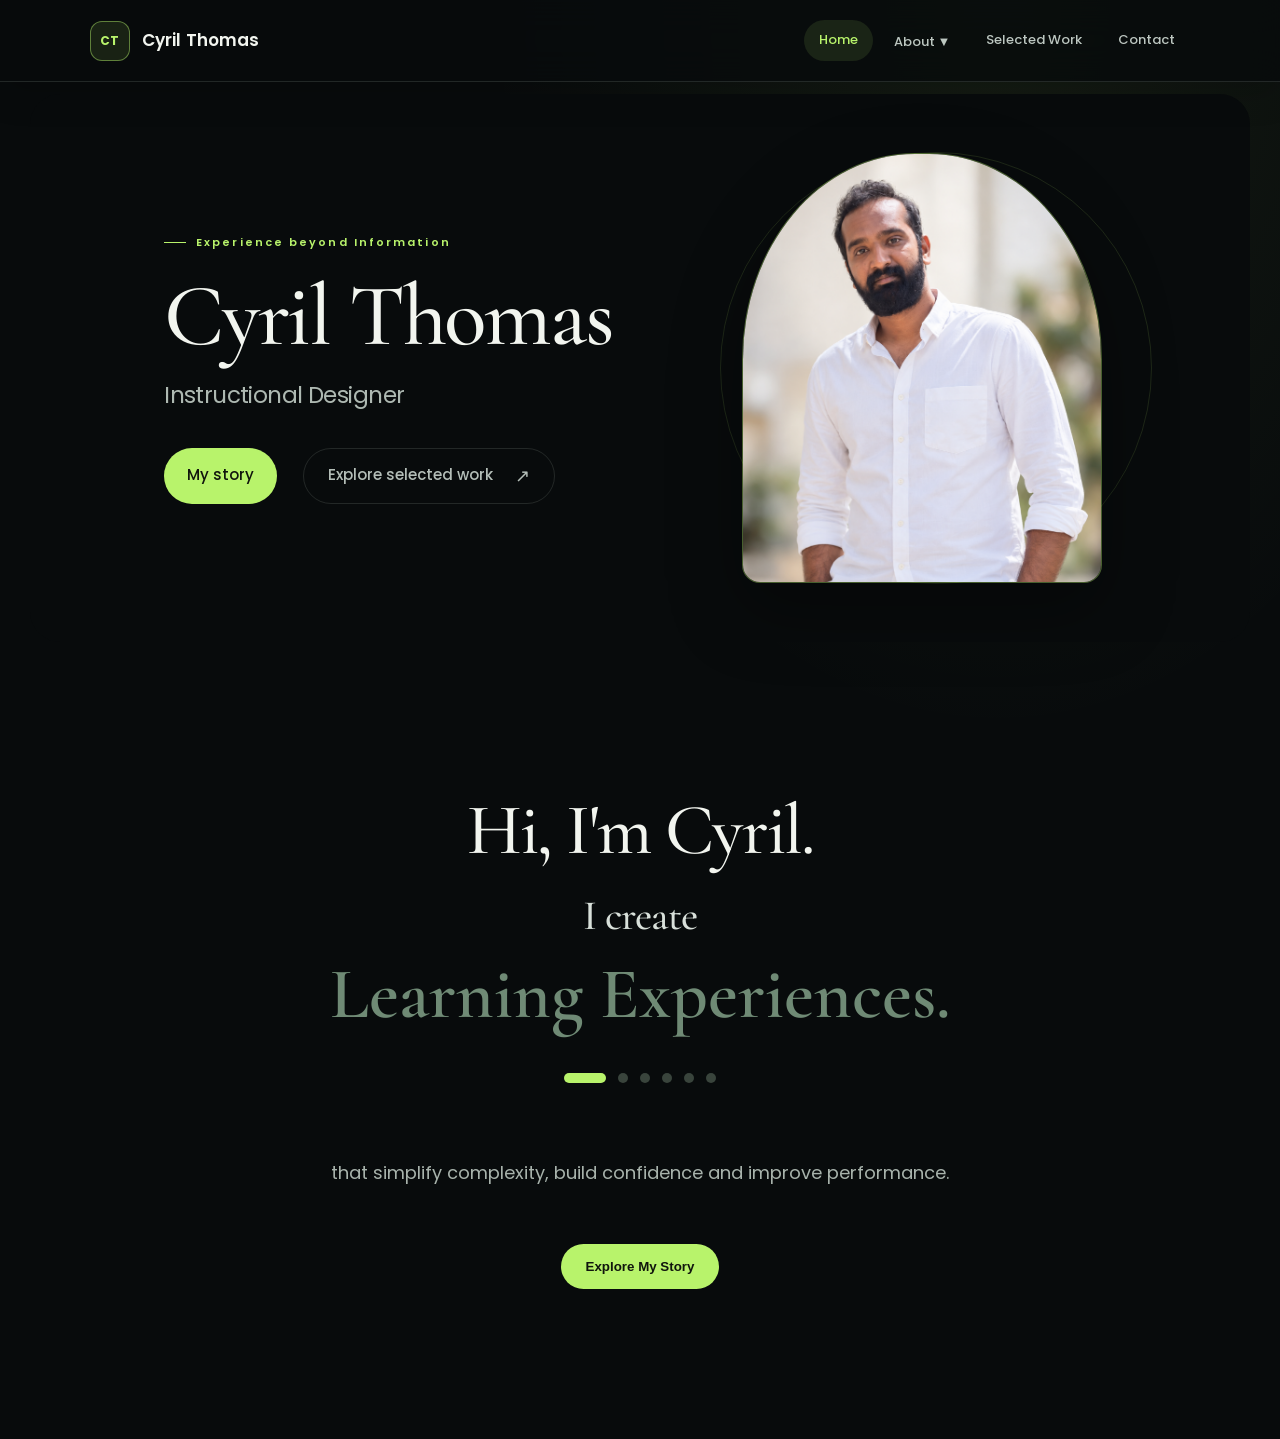
==== index.html @ 2ce7767a "Add files via upload" ====
<!DOCTYPE html>
<html lang="en">

<head>

    <meta charset="UTF-8">

    <meta name="viewport" content="width=device-width, initial-scale=1.0">

    <title>Cyril Thomas | Learning Experience Designer</title>

    <link rel="preconnect" href="https://fonts.googleapis.com">

    <link rel="preconnect" href="https://fonts.gstatic.com" crossorigin>

    <link href="https://fonts.googleapis.com/css2?family=Cormorant+Garamond:wght@500;600;700&family=Poppins:wght@300;400;500;600;700&display=swap" rel="stylesheet">

    <link rel="stylesheet" href="css/style.css">
    <link rel="stylesheet" href="css/site-theme.css">

</head>

<body>

    <!-- ======================
         NAVIGATION
    ======================= -->

    <nav class="navbar">

        <div class="logo">

            Cyril Thomas

        </div>

        <div class="nav-links">

            <a href="index.html" aria-current="page">Home</a>

            <div class="dropdown">

                <a class="dropbtn" href="my-story.html">

                    About ▼

                </a>

                <div class="dropdown-content">

                    <a href="my-story.html">

                        My Story

                    </a>

                    <a href="resume/Cyril_Thomas_CV.pdf" target="_blank">

                        Resume

                    </a>

                </div>

            </div>

            <a href="work.html">

                Selected Work

            </a>

            <a href="contact.html">

                Contact

            </a>

        </div>

    </nav>


    <!-- ======================
         PROFILE BANNER
    ======================= -->

    <section class="profile-banner">

        <div class="profile-intro">

            <p class="profile-kicker">Experience beyond Information</p>

            <h1>

                Cyril Thomas

            </h1>

            <h2>

                Instructional Designer

            </h2>

            <div class="profile-actions">

                <a class="profile-secondary-link" href="my-story.html">
                    My story
                </a>

                <a class="profile-primary-link" href="work.html">
                    Explore selected work <span aria-hidden="true">↗</span>
                </a>

            </div>

        </div>

        <div class="profile-photo">

            <img src="images/profile.png" alt="Cyril Thomas">

        </div>

    </section>


    <!-- ======================
         HERO
    ======================= -->

    <section class="hero">

        <h1>Hi, I'm Cyril.</h1>

<div class="hero-title">

    <h2 class="static-text">
    I create
</h2>

    <div class="text-wrapper">

        <span id="changing-text">

            Learning Experiences.

        </span>

    </div>

<div class="hero-indicator">

    <span class="active"></span>
    <span></span>
    <span></span>
    <span></span>
    <span></span>
    <span></span>

</div>
<p class="hero-tagline">

    that simplify complexity,
    build confidence and improve performance.

</p>

        <a href="my-story.html">

            <button>

                Explore My Story

            </button>

        </a>

    </section>
<script src="js/main.js"></script>
<script src="js/home.js"></script>
</body>

</html>
---- css/style.css ----
/* ==========================================
   GLOBAL
========================================== */

:root{
    --bg:#000000;
    --white:#FFFFFF;
    --primary:#6F8A75;
    --primary-dark:#4F6754;
    --heading:#F5F5F5;
    --text:#D1D5D2;
    --border:#DDD8CF;
    --hover:#EEF3EE;
    --shadow:0 10px 30px rgba(0,0,0,.08);
}

*{
    margin:0;
    padding:0;
    box-sizing:border-box;
}

html{
    scroll-behavior:smooth;
}

body{
    background:var(--bg);
    color:var(--text);
    font-family:'Poppins',sans-serif;
}

/* ==========================================
   NAVIGATION
========================================== */

.navbar{

    display:flex;
    justify-content:space-between;
    align-items:center;

    padding:25px 80px;

    background:rgba(0,0,0,.85);

backdrop-filter:blur(18px);

-webkit-backdrop-filter:blur(18px);

    position:sticky;
    top:0;

    z-index:1000;

    box-shadow:0 3px 15px rgba(0,0,0,.05);
}

.logo{

    font-size:28px;
    font-weight:600;
    color:var(--heading);

}

.nav-links{

    display:flex;
    align-items:center;
    gap:40px;

}

.nav-links a{

    text-decoration:none;
    color:var(--heading);

    position:relative;

}

.nav-links a::after{

    content:"";

    position:absolute;

    width:0;

    left:0;

    bottom:-6px;

    height:2px;

    background:var(--primary);

    transition:.3s;

}

.nav-links a:hover::after{

    width:100%;

}

/* ==========================================
   DROPDOWN
========================================== */

.dropdown{

    position:relative;

}

.dropbtn{

    cursor:pointer;

}

.dropdown-content{

    display:none;

    position:absolute;

    top:100%;
    left:0;

    background:white;

    min-width:190px;

    border-radius:16px;

    overflow:hidden;

    box-shadow:var(--shadow);

}

.dropdown-content a{

    display:block;

    padding:16px 22px;

}

.dropdown-content a:hover{

    background:var(--hover);

}

.dropdown:hover .dropdown-content{

    display:block;

}

/* ==========================================
   PROFILE BANNER
========================================== */

.profile-banner{

    margin:50px 80px;

    background:var(--bg);

    border-radius:30px;

    padding:60px;

    display:flex;

    align-items:center;

    justify-content:space-between;

}

.profile-intro{

    width:60%;
    color:var(--text);

}

.profile-intro h1{

    font-size:58px;

    color:var(--heading);

    font-weight:500;

    margin-bottom:20px;

}

.profile-intro h2{

    font-size:24px;

    font-weight:400;

    line-height:1.5;

}

.profile-photo{

    width:40%;

    display:flex;

    justify-content:center;

}

.profile-photo img{

    width:260px;

    height:260px;

    border-radius:50%;

    object-fit:cover;

}

/* ==========================================
   HERO
========================================== */

.hero{

    text-align:center;

    background:var(--bg);

    padding:100px 40px;

}

.hero h1{

    font-size:48px;

    color:var(--primary);

    font-weight:500;

}

.hero p{

    width:800px;

    max-width:95%;

    margin:25px auto;

    font-size:18px;

    line-height:1.8;

}

.hero button{

    margin-top:15px;

    background:var(--primary);

    color:white;

    border:none;

    padding:18px 36px;

    border-radius:50px;

    cursor:pointer;

    transition:.3s;

}

.hero button:hover{

    background:var(--primary-dark);

}
h1,h2,h3{

    font-family:'Cormorant Garamond',serif;

    color:var(--heading);

    font-weight:600;

    letter-spacing:.5px;

}

section{

    padding:100px 10%;

}

p{

    line-height:1.9;

    font-size:18px;

}
/* ==========================================
   MY STORY PAGE
========================================== */

.story-hero{

    display:flex;

    align-items:center;

    justify-content:space-between;

    gap:80px;

    padding:100px 10%;

    background:#F4F1EB;

}

.story-text{

    flex:1;

}

.story-label{

    letter-spacing:4px;

    text-transform:uppercase;

    color:var(--primary);

    font-size:14px;

    font-weight:600;

    margin-bottom:20px;

}

.story-text h1{

    font-size:64px;

    line-height:1.1;

    margin-bottom:20px;

}

.story-text h2{

    font-family:'Poppins',sans-serif;

    font-weight:300;

    font-size:24px;

    line-height:1.7;

    max-width:650px;

    color:var(--text);

}

.story-image{

    flex:1;

    display:flex;

    justify-content:center;

}

.story-image img{

    width:360px;

    height:360px;

    object-fit:cover;

    border-radius:50%;

    border:10px solid white;

    box-shadow:0 20px 50px rgba(0,0,0,.08);

}

/* STORY */

.story-section{

    padding:120px 10%;

    background:white;

}

.story-container{

    max-width:760px;

    margin:auto;

}

.story-container h2{

    font-size:52px;

    margin-bottom:45px;

}

.story-container p{

    margin-bottom:28px;

    font-size:18px;

    line-height:2;

    color:var(--text);

}
/* ==========================================
   TIMELINE
========================================== */

.timeline-section{

    background:#F8F6F2;

    padding:120px 10%;

}

.section-heading{

    text-align:center;

    margin-bottom:70px;

}

.section-heading p{

    letter-spacing:3px;

    color:var(--primary);

    font-size:14px;

    font-weight:600;

    text-transform:uppercase;

}

.section-heading h2{

    font-size:52px;

    margin-top:15px;

}

.timeline{

    max-width:900px;

    margin:auto;

    position:relative;

}

.timeline::before{

    content:"";

    position:absolute;

    left:18px;

    top:0;

    bottom:0;

    width:2px;

    background:#D8D8D8;

}

.timeline-item{

    position:relative;

    padding-left:70px;

    margin-bottom:60px;

}

.timeline-dot{

    width:18px;

    height:18px;

    background:var(--primary);

    border-radius:50%;

    position:absolute;

    left:10px;

    top:10px;

}

.timeline-content{

    background:white;

    padding:30px;

    border-radius:18px;

    box-shadow:0 12px 30px rgba(0,0,0,.06);

    transition:.3s;

}

.timeline-content:hover{

    transform:translateY(-6px);

}

.timeline-content h3{

    font-size:30px;

    margin-bottom:15px;

}

.timeline-content p{

    margin:0;

    line-height:1.8;

}
/* ==========================================
   BEYOND LEARNING
========================================== */

.beyond-section{

    background:white;

    padding:120px 10%;

}

.beyond-grid{

    display:grid;

    grid-template-columns:repeat(2,1fr);

    gap:40px;

    max-width:1100px;

    margin:70px auto 0;

}

.beyond-card{

    background:#F8F6F2;

    padding:45px;

    border-radius:24px;

    box-shadow:0 15px 35px rgba(0,0,0,.06);

    transition:.35s;

}

.beyond-card:hover{

    transform:translateY(-8px);

}

.icon{

    font-size:42px;

    margin-bottom:25px;

}

.beyond-card h3{

    font-size:34px;

    margin-bottom:18px;

}

.beyond-card p{

    line-height:1.9;

}
/* NEXT PAGE */

.next-page{

    background:var(--primary);

    color:white;

    text-align:center;

    padding:110px 20px;

}

.next-page h2{

    color:white;

    font-size:54px;

    margin-bottom:20px;

}

.next-page p{

    max-width:650px;

    margin:auto;

    color:rgba(255,255,255,.9);

    margin-bottom:45px;

    line-height:1.9;

}

.next-button{

    display:inline-block;

    padding:18px 42px;

    background:white;

    color:var(--primary);

    border-radius:50px;

    text-decoration:none;

    font-weight:600;

    transition:.3s;

}

.next-button,
.launch-button

.project-card:hover a{

padding-left:10px;


}

.next-button:hover,
.launch-button:hover{

transform:translateY(-4px);

box-shadow:0 15px 30px rgba(0,0,0,.12);

}

/*==================================
SELECTED WORK
===================================*/

.work-hero{

padding:110px 10%;

text-align:center;

background:white;

}

.work-hero h1{

font-size:68px;

margin:20px 0;

}

.hero-description{

max-width:720px;

margin:auto;

font-size:20px;

line-height:1.9;

}



.featured-project{

display:grid;

grid-template-columns:1.2fr 1fr;

gap:70px;

padding:120px 10%;

align-items:center;

background:#F8F6F2;

}

.featured-image img{

width:100%;

border-radius:24px;

box-shadow:0 20px 50px rgba(0,0,0,.08);

}



.featured-label{

letter-spacing:3px;

font-size:14px;

font-weight:600;

color:var(--primary);

margin-bottom:20px;

}



.featured-content h2{

font-size:52px;

margin-bottom:20px;

}



.featured-content p{

line-height:1.9;

margin-bottom:35px;

}



.skill-tags{

display:flex;

flex-wrap:wrap;

gap:12px;

margin-bottom:40px;

}



.skill-tags span{

padding:10px 18px;

background:white;

border-radius:40px;

font-size:14px;

box-shadow:0 5px 20px rgba(0,0,0,.06);

}



.featured-content a{

text-decoration:none;

color:var(--primary);

font-weight:600;

font-size:18px;

transition:.3s;

}



.featured-content a:hover{

padding-left:8px;

}
/*==================================
OTHER PROJECTS
===================================*/

.projects-section{

    padding:120px 10%;

    background:white;

}

.projects-section .project-grid{

    display:grid;

    grid-template-columns:repeat(2,1fr);

    gap:40px;

    margin-top:70px;

}

.project-card{

    background:#F8F6F2;

    border-radius:24px;

    overflow:hidden;

    box-shadow:0 15px 35px rgba(0,0,0,.06);

    transition:.35s;

}

.project-card:hover{

    transform:translateY(-10px);

}

.project-card img{

    width:100%;

    height:240px;

    object-fit:cover;

}

.project-card h3{

    padding:25px 30px 10px;

    font-size:34px;

}

.project-card p{

    padding:0 30px;

    line-height:1.8;

}

.project-card .skill-tags{

    padding:25px 30px;

}

.project-card a{

    display:inline-block;

    padding:0 30px 30px;

    text-decoration:none;

    color:var(--primary);

    font-weight:600;

}

.project-card a:hover{

    padding-left:38px;

}
/*==================================
PROJECT PANEL
===================================*/

.project-panel{

    position:fixed;

    top:0;

    right:-50%;

    width:45%;

    height:100vh;

    background:white;

    overflow-y:auto;

    box-shadow:-10px 0 40px rgba(0,0,0,.12);

    transition:.45s cubic-bezier(.22,1,.36,1);

    z-index:3000;

}

.project-panel.active{

    right:0;

}

.panel-content{

    padding:50px;

}

.panel-content img{

    width:100%;

    border-radius:18px;

    margin-bottom:35px;

}

.close-panel{

    float:right;

    font-size:38px;

    cursor:pointer;

    color:#777;

}

.panel-content h2{

    margin:20px 0;

    font-size:46px;

}

.panel-content h3{

    margin-top:40px;

    margin-bottom:15px;

    font-size:28px;

}

.launch-button{

    display:inline-block;

    margin-top:45px;

    padding:16px 34px;

    background:var(--primary);

    color:white;

    border-radius:50px;

    text-decoration:none;

    transition:.3s;

}

.launch-button:hover{

    background:var(--primary-dark);

}
/* ===========================
   PROJECT CARD POLISH
=========================== */

.project-card{

    overflow:hidden;

    transition:.4s ease;

}

.project-card img{

transition:.6s ease;

}

.project-card:hover img{

transform:scale(1.04);

}

.project-card:hover{

transform:translateY(-12px);

box-shadow:0 28px 60px rgba(0,0,0,.14);

}

.project-card:hover img{

    transform:scale(1.05);

}

.project-card a{

    transition:.3s;

}

.project-card:hover a{

    padding-left:8px;

}
.overlay{

    position:fixed;

    inset:0;

    background:rgba(0,0,0,.45);

    opacity:0;

    visibility:hidden;

    transition:.35s;

    z-index:2500;

}

.overlay.active{

    opacity:1;

    visibility:visible;

}
/* ==========================================
   SCROLL ANIMATION
========================================== */

.reveal{

    opacity:0;

    transform:translateY(60px);

    transition:all .8s ease;

}

.reveal.active{

    opacity:1;

    transform:translateY(0);

}
::selection{

background:#6F8A75;

color:white;

}
footer{

padding:80px 20px;

text-align:center;

color:#888;

font-size:15px;

background:white;

border-top:1px solid #eee;

}

footer p{

margin:8px;

}
/* ==========================================
   MOBILE
========================================== */

@media (max-width:768px){

.navbar{

padding:20px;

flex-direction:column;

gap:20px;

}

.nav-links{

flex-wrap:wrap;

justify-content:center;

gap:20px;

}

.profile-banner{

flex-direction:column;

text-align:center;

padding:40px 30px;

margin:30px;

}

.profile-intro{

width:100%;

}

.profile-photo{

width:100%;

margin-top:30px;

}

.profile-intro h1{

font-size:42px;

}

.hero h1{

font-size:42px;

}

.work-hero h1{

font-size:46px;

}

.featured-project{

grid-template-columns:1fr;

}

.project-grid{

grid-template-columns:1fr !important;

}

.contact-grid{

grid-template-columns:1fr !important;

}

.project-panel{

width:100%;

}

}
/* ==========================================
   CONTACT HERO
========================================== */

.contact-hero{

    max-width:900px;

    margin:auto;

    text-align:center;

    position:relative;

    z-index:2;

}

.contact-hero h1{

    font-family:'Cormorant Garamond',serif;

    font-size:72px;

    font-weight:600;

    line-height:1.1;

    margin-bottom:25px;

}

.contact-hero p{

    font-size:20px;

    line-height:1.8;

    opacity:.92;

    max-width:700px;

    margin:auto;

}
.contact-divider{

    width:120px;

    height:1px;

    background:rgba(255,255,255,.3);

    margin:100px auto;

}
/*==================================================
                CONTACT PAGE
===================================================*/

.contact-page{

    background:linear-gradient(180deg,#EEF4EF 0%,#E4EEE5 25%,#6F8A75 60%,#536A59 100%);

    min-height:100vh;

    overflow:hidden;

    position:relative;

}


/* Decorative Circles */

.contact-page::before{

    content:"";

    position:absolute;

    width:650px;

    height:650px;

    border-radius:50%;

    background:rgba(255,255,255,.18);

    top:-260px;

    right:-220px;

    filter:blur(4px);

}

.contact-page::after{

    content:"";

    position:absolute;

    width:420px;

    height:420px;

    border-radius:50%;

    background:rgba(255,255,255,.08);

    bottom:-180px;

    left:-140px;

}


/*==================================================
                HERO
===================================================*/

.contact-hero{

    max-width:950px;

    margin:auto;

    text-align:center;

    padding:120px 20px 60px;

    position:relative;

    z-index:2;

}

.contact-hero .story-label{

    color:#6F8A75;

    letter-spacing:5px;

    margin-bottom:25px;

}

.contact-hero h1{

    font-family:'Cormorant Garamond',serif;

    font-size:74px;

    line-height:1.05;

    color:#2E3131;

    margin-bottom:35px;

}

.contact-hero .hero-description{

    max-width:720px;

    margin:auto;

    font-size:20px;

    line-height:1.9;

    color:#5C645F;

}
/*==================================================
                CONTACT CARDS
===================================================*/

.contact-grid{

    max-width:1200px;

    margin:90px auto;

    display:grid;

    grid-template-columns:repeat(3,1fr);

    gap:35px;

    position:relative;

    z-index:2;

    padding:0 30px;

}

.contact-card{

    background:white;

    padding:55px 40px;

    border-radius:28px;

    box-shadow:0 25px 60px rgba(0,0,0,.08);

    transition:.45s ease;

    text-align:center;

}

.featured-card{

    transform:translateY(-35px);

}

.contact-card:hover{

    transform:translateY(-12px);

    box-shadow:0 35px 80px rgba(0,0,0,.14);

}

.featured-card:hover{

    transform:translateY(-45px);

}

.card-icon{

    width:90px;

    height:90px;

    margin:auto;

    border-radius:50%;

    background:#EEF4EF;

    display:flex;

    align-items:center;

    justify-content:center;

    font-size:34px;

    color:#6F8A75;

    margin-bottom:35px;

    font-weight:600;

}

.contact-card h3{

    font-size:30px;

    color:#2E3131;

    margin-bottom:20px;

}

.contact-card p{

    color:#707572;

    line-height:1.9;

    margin-bottom:35px;

}

.contact-card a{

    display:inline-block;

    padding:14px 28px;

    border-radius:40px;

    background:#6F8A75;

    color:white;

    text-decoration:none;

    transition:.35s;

}

.contact-card:hover a{

    background:#4F6754;

    transform:translateY(-3px);

}
/*=========================================
        HERO ANIMATED TITLE
=========================================*/

.hero-title{

    margin-top:25px;

    display:flex;

    flex-direction:column;

    align-items:center;

    gap:8px;

}

.static-text{

    font-family:'Cormorant Garamond', serif;

    font-size:52px;

    font-weight:500;

    color:#2E3131;

    margin:0;

    line-height:1;

}

.text-wrapper{

    height:90px;

    display:flex;

    justify-content:center;

    align-items:center;

    overflow:hidden;

}

#changing-text{

    display:inline-block;

    font-family:'Cormorant Garamond', serif;

    font-size:72px;

    font-weight:600;

    color:#6F8A75;

    line-height:1;

    transition:opacity .45s ease,
               transform .45s ease;

}
/*=========================================
        HERO INDICATOR
=========================================*/

.hero-indicator{

    display:flex;

    justify-content:center;

    align-items:center;

    gap:12px;

    margin:25px 0 40px;

}

.hero-indicator span{

    width:10px;

    height:10px;

    border-radius:50%;

    background:#D4DDD6;

    transition:all .4s ease;

}

.hero-indicator span.active{

    width:42px;

    border-radius:50px;

    background:#6F8A75;

}
---- css/site-theme.css ----
:root {
    color-scheme: dark;
    --bg: #080b0c;
    --white: #111718;
    --primary: #b8f36b;
    --primary-dark: #96d34f;
    --heading: #f2f5ef;
    --text: #b4beb8;
    --border: rgba(225, 240, 228, .12);
    --hover: #172019;
    --shadow: 0 24px 70px rgba(0, 0, 0, .32);
}

html {
    scroll-padding-top: 100px;
}

body {
    min-height: 100vh;
    color: var(--text);
    background:
        radial-gradient(ellipse at 78% 0%, rgba(184, 243, 107, .075), transparent 32rem),
        var(--bg);
    font-family: 'Poppins', sans-serif;
    line-height: 1.75;
}

h1,
h2,
h3 {
    color: var(--heading);
    font-family: 'Cormorant Garamond', Georgia, serif;
    letter-spacing: -.025em;
    line-height: 1.08;
}

p {
    color: var(--text);
}

::selection {
    color: #080b0c;
    background: var(--primary);
}

a,
button {
    -webkit-tap-highlight-color: transparent;
}

a:focus-visible,
button:focus-visible {
    outline: 2px solid var(--primary);
    outline-offset: 4px;
}

.navbar {
    position: sticky;
    top: 0;
    z-index: 1000;
    display: flex;
    min-height: 82px;
    align-items: center;
    justify-content: space-between;
    gap: 28px;
    padding: 14px clamp(22px, 7vw, 100px);
    border-bottom: 1px solid var(--border);
    background: rgba(8, 11, 12, .84);
    box-shadow: 0 12px 35px rgba(0, 0, 0, .16);
    backdrop-filter: blur(18px);
    -webkit-backdrop-filter: blur(18px);
}

.logo {
    display: inline-flex;
    flex: 0 0 auto;
    align-items: center;
    gap: 12px;
    color: var(--heading);
    font-size: 17px;
    font-weight: 600;
    letter-spacing: .01em;
}

.logo::before {
    display: grid;
    width: 38px;
    height: 38px;
    place-items: center;
    border: 1px solid rgba(184, 243, 107, .45);
    border-radius: 12px;
    background: rgba(184, 243, 107, .1);
    color: var(--primary);
    content: "CT";
    font-size: 12px;
    font-weight: 700;
    letter-spacing: .04em;
}

.nav-links {
    display: flex;
    align-items: center;
    gap: 6px;
}

.nav-links a {
    border-radius: 999px;
    padding: 9px 15px;
    color: #bdc7c1;
    font-size: 13px;
    font-weight: 500;
    text-decoration: none;
    transition: color .2s ease, background-color .2s ease;
}

.nav-links a::after {
    display: none;
}

.nav-links a:hover,
.nav-links a[aria-current="page"] {
    background: rgba(184, 243, 107, .1);
    color: var(--primary);
}

.dropbtn {
    cursor: pointer;
}

.dropdown-content {
    top: calc(100% + 8px);
    min-width: 180px;
    padding: 7px;
    border: 1px solid var(--border);
    border-radius: 14px;
    background: #111718;
    box-shadow: var(--shadow);
}

.dropdown-content a {
    display: block;
    border-radius: 9px;
}

.dropdown:hover .dropdown-content,
.dropdown:focus-within .dropdown-content {
    display: block;
}

.profile-banner {
    position: relative;
    isolation: isolate;
    display: flex;
    min-height: clamp(410px, 58vh, 550px);
    align-items: center;
    justify-content: center;
    gap: clamp(52px, 9vw, 140px);
    max-width: 1220px;
    margin: 12px auto 0;
    padding: clamp(38px, 5vh, 60px) clamp(36px, 7vw, 90px);
}

.profile-banner::after {
    position: absolute;
    z-index: -1;
    top: 50%;
    right: 8%;
    width: clamp(300px, 34vw, 430px);
    aspect-ratio: 1;
    border: 1px solid rgba(184, 243, 107, .12);
    border-radius: 50%;
    content: "";
    transform: translateY(-50%);
}

.profile-intro {
    position: relative;
    z-index: 1;
    width: auto;
}

.profile-kicker {
    display: flex;
    align-items: center;
    gap: 10px;
    margin-bottom: 20px;
    color: var(--primary);
    font-size: 11px;
    font-weight: 600;
    letter-spacing: .19em;
}

.profile-kicker::before {
    width: 22px;
    height: 1px;
    background: var(--primary);
    content: "";
}

.profile-intro h1 {
    margin-bottom: 16px;
    color: var(--heading);
    font-size: clamp(54px, 7vw, 88px);
    line-height: .98;
}

.profile-intro h2 {
    max-width: 620px;
    color: #aeb9b2;
    font-family: 'Poppins', sans-serif;
    font-size: clamp(20px, 1.8vw, 24px);
    font-weight: 400;
    line-height: 1.65;
}

.profile-actions {
    display: flex;
    align-items: center;
    gap: 26px;
    margin-top: 34px;
}

.profile-actions a {
    text-decoration: none;
    transition: color .2s ease, border-color .2s ease, background-color .2s ease, transform .2s ease;
}

.profile-primary-link {
    display: inline-flex;
    min-height: 56px;
    align-items: center;
    gap: 22px;
    padding: 0 24px;
    border: 1px solid rgba(184, 243, 107, .42);
    border-radius: 999px;
    background: rgba(184, 243, 107, .1);
    color: var(--primary);
    font-size: 15px;
    font-weight: 500;
}

.profile-primary-link:hover {
    transform: translateY(-2px);
    border-color: var(--primary);
    background: rgba(184, 243, 107, .16);
}

.profile-primary-link span {
    font-size: 18px;
}

.profile-secondary-link {
    display: inline-flex;
    min-height: 56px;
    align-items: center;
    padding: 0 22px;
    border: 1px solid rgba(184, 243, 107, .35);
    border-radius: 999px;
    background: var(--primary);
    color: #10150d;
    font-size: 15px;
    font-weight: 500;
}

.profile-secondary-link:hover {
    transform: translateY(-2px);
    border-color: var(--primary);
    background: var(--primary-dark);
    color: #10150d;
}

.profile-actions .profile-primary-link {
    border-color: var(--border);
    background: transparent;
    color: var(--text);
}

.profile-actions .profile-primary-link:hover {
    border-color: var(--primary);
    background: rgba(184, 243, 107, .08);
    color: var(--primary);
}

.profile-photo {
    position: relative;
    z-index: 1;
    width: auto;
    flex: 0 0 auto;
    padding: 14px;
}

.profile-photo img {
    width: clamp(260px, 29vw, 360px);
    height: clamp(320px, 36vw, 430px);
    object-fit: cover;
    border: 1px solid rgba(184, 243, 107, .36);
    border-radius: 48% 48% 18px 18px;
    box-shadow: 0 26px 70px rgba(0, 0, 0, .34);
    object-position: center 6%;
}

.hero {
    padding: clamp(80px, 12vw, 150px) 24px;
    background: transparent;
}

.hero h1 {
    margin-bottom: 22px;
    color: var(--heading);
    font-size: clamp(42px, 6vw, 72px);
}

.hero-title {
    justify-content: center;
    gap: 12px;
    flex-wrap: wrap;
}

.static-text {
    color: #d8e0da;
    font-size: clamp(26px, 4vw, 42px);
}

.text-wrapper {
    color: var(--primary);
    font-size: clamp(26px, 4vw, 42px);
}

.hero-indicator {
    justify-content: center;
    margin-top: 22px;
}

.hero-indicator span {
    background: #39443c;
}

.hero-indicator span.active {
    background: var(--primary);
}

.hero .hero-tagline {
    margin: 22px auto 28px;
    color: #a8b3ac;
}

.hero button,
.next-button,
.launch-button {
    border: 1px solid rgba(184, 243, 107, .35);
    border-radius: 999px;
    background: var(--primary);
    color: #10150d;
    font-weight: 600;
    text-decoration: none;
    transition: transform .2s ease, background-color .2s ease, box-shadow .2s ease;
}

.hero button {
    padding: 14px 24px;
}

.hero button:hover,
.next-button:hover,
.launch-button:hover {
    transform: translateY(-2px);
    background: var(--primary-dark);
    box-shadow: 0 12px 32px rgba(184, 243, 107, .14);
}

.story-hero,
.story-section,
.timeline-section,
.beyond-section,
.work-hero,
.projects-section,
.next-page {
    background: transparent;
}

.story-hero,
.work-hero,
.contact-hero {
    position: relative;
    overflow: hidden;
}

.story-hero,
.work-hero {
    border-bottom: 1px solid var(--border);
}

.story-hero {
    background:
        radial-gradient(ellipse at 85% 45%, rgba(184, 243, 107, .09), transparent 24rem),
        #0b0f10;
}

.story-text h1,
.work-hero h1,
.contact-hero h1 {
    color: var(--heading);
    font-size: clamp(46px, 7vw, 78px);
    line-height: 1.04;
}

.story-text h2 {
    color: #b5c0b9;
}

.story-image img {
    object-position: center 72%;
    border: 1px solid rgba(184, 243, 107, .35);
    box-shadow: 0 0 0 10px rgba(184, 243, 107, .06), 0 24px 70px rgba(0, 0, 0, .4);
}

.story-label,
.section-heading > p,
.closing-line {
    color: var(--primary);
}

.story-section {
    border-bottom: 1px solid var(--border);
}

.story-container h2,
.section-heading h2 {
    color: var(--heading);
}

.timeline-section {
    border-bottom: 1px solid var(--border);
}

.timeline::before {
    background: rgba(184, 243, 107, .27);
}

.timeline-dot {
    border: 4px solid #0a0d0e;
    background: var(--primary);
    box-shadow: 0 0 0 4px rgba(184, 243, 107, .12);
}

.timeline-content,
.beyond-card,
.project-card,
.contact-card {
    border: 1px solid var(--border);
    background: linear-gradient(145deg, #131a1a, #0f1515);
    box-shadow: 0 18px 55px rgba(0, 0, 0, .22);
}

.timeline-content h3,
.beyond-card h3,
.project-card h3,
.contact-card h3 {
    color: var(--heading);
}

.timeline-content:hover,
.beyond-card:hover,
.project-card:hover,
.contact-card:hover {
    border-color: rgba(184, 243, 107, .28);
    box-shadow: 0 24px 65px rgba(0, 0, 0, .34);
}

.beyond-section,
.projects-section {
    border-bottom: 1px solid var(--border);
}

.next-page {
    padding-top: clamp(72px, 10vw, 120px);
    padding-bottom: clamp(72px, 10vw, 120px);
    background:
        radial-gradient(ellipse at 50% 100%, rgba(184, 243, 107, .1), transparent 35rem),
        #0b0f10;
    text-align: center;
}

.next-page h2 {
    color: var(--heading);
    font-size: clamp(38px, 5vw, 60px);
}

.next-page p {
    max-width: 680px;
    margin: 20px auto 32px;
}

.next-button,
.launch-button {
    display: inline-flex;
    align-items: center;
    justify-content: center;
    min-height: 48px;
    padding: 12px 22px;
}

.work-hero {
    padding-top: clamp(86px, 12vw, 145px);
    padding-bottom: clamp(76px, 10vw, 120px);
    background:
        radial-gradient(ellipse at 50% 0%, rgba(184, 243, 107, .09), transparent 30rem),
        #0b0f10;
}

.work-hero h1 {
    max-width: 940px;
    margin: 16px auto 22px;
}

.hero-description {
    color: #aeb9b2;
}

.project-card a {
    color: var(--primary);
}

.project-links {
    display: flex;
    flex-wrap: wrap;
    gap: 12px;
    margin-top: 24px;
}

.project-links[hidden] {
    display: none;
}

.skill-tags span {
    border: 1px solid var(--border);
    border-radius: 999px;
    background: rgba(184, 243, 107, .07);
    box-shadow: none;
    color: #d4ddd6;
    font-size: 12px;
}

.projects-section {
    background: #0b0f10;
}

.project-grid {
    gap: 24px !important;
}

.project-card {
    border-radius: 20px;
}

.project-card img {
    display: block;
    border-bottom: 1px solid var(--border);
}

.project-card h3 {
    font-size: 32px;
}

.project-type {
    padding-top: 22px !important;
    color: var(--primary);
    font-size: 11px !important;
    font-weight: 600;
    letter-spacing: .16em;
}

.project-panel {
    border-left: 1px solid var(--border);
    background: #0d1213;
    color: var(--text);
    right: 0;
    width: min(560px, 100%);
    height: 100vh;
    transform: translateX(100%);
    visibility: hidden;
    transition: transform .45s cubic-bezier(.22, 1, .36, 1), visibility .45s;
}

.project-panel.active {
    right: 0;
    transform: translateX(0);
    visibility: visible;
}

.project-panel.has-panel-media .panel-content {
    position: relative;
    padding-top: 22px;
}

.project-panel.has-panel-media .close-panel {
    position: absolute;
    top: 12px;
    right: 24px;
    float: none;
}

.panel-content h2,
.panel-content h3 {
    color: var(--heading);
}

.close-panel {
    color: var(--text);
}

.project-art {
    position: relative;
    display: block;
    min-height: 220px;
    height: 240px;
    overflow: hidden;
    border-bottom: 1px solid var(--border);
    background: #16201c;
    color: #f2f5ef;
    font-family: 'Poppins', sans-serif;
    isolation: isolate;
}

.project-art::before,
.project-art::after {
    position: absolute;
    z-index: -1;
    border: 1px solid rgba(255, 255, 255, .16);
    border-radius: 50%;
    content: "";
}

.project-art::before {
    top: -110px;
    right: -35px;
    width: 280px;
    height: 280px;
}

.project-art::after {
    right: 55px;
    bottom: -155px;
    width: 280px;
    height: 280px;
}

.art-storyline {
    background:
        radial-gradient(ellipse at 86% 18%, rgba(184, 243, 107, .25), transparent 36%),
        linear-gradient(135deg, #142320, #17252a 65%, #202d30);
}

.art-vyond {
    background:
        radial-gradient(circle at 76% 38%, rgba(248, 164, 109, .55), transparent 28%),
        linear-gradient(130deg, #392536, #56405a 55%, #253744);
}

.art-training {
    background:
        radial-gradient(ellipse at 74% 80%, rgba(76, 160, 177, .3), transparent 42%),
        linear-gradient(135deg, #14252c, #183b43 65%, #1d3338);
}

.art-kicker {
    position: absolute;
    top: 22px;
    left: 25px;
    color: rgba(233, 241, 234, .68);
    font-size: 9px;
    font-weight: 600;
    letter-spacing: .2em;
}

.art-title {
    position: absolute;
    bottom: 27px;
    left: 25px;
    max-width: 68%;
    color: #f2f5ef;
    font-family: 'Cormorant Garamond', Georgia, serif;
    font-size: clamp(27px, 3.2vw, 42px);
    font-weight: 600;
    line-height: .98;
}

.art-choice {
    position: relative;
    display: block;
    width: 34%;
    margin: 44px 22px 0 auto;
    padding: 8px 10px;
    border: 1px solid rgba(242, 245, 239, .15);
    border-radius: 7px;
    background: rgba(9, 14, 14, .42);
    color: rgba(242, 245, 239, .8);
    font-size: 9px;
}

.art-choice + .art-choice {
    margin-top: 8px;
}

.art-choice b {
    float: right;
    color: var(--primary);
}

.art-progress {
    position: absolute;
    right: 24px;
    bottom: 28px;
    display: block;
    width: 72px;
    height: 4px;
    overflow: hidden;
    border-radius: 5px;
    background: rgba(255, 255, 255, .2);
}

.art-progress i {
    display: block;
    width: 62%;
    height: 100%;
    border-radius: inherit;
    background: var(--primary);
}

.art-vyond .art-orb {
    position: absolute;
    top: 22%;
    right: 22%;
    width: 118px;
    height: 118px;
    border: 1px solid rgba(255, 255, 255, .38);
    border-radius: 46% 54% 58% 42%;
    background: linear-gradient(145deg, rgba(255, 219, 165, .8), rgba(245, 157, 133, .15));
    transform: rotate(-14deg);
}

.art-vyond .art-sun {
    position: absolute;
    top: 16%;
    right: 18%;
    width: 22px;
    height: 22px;
    border-radius: 50%;
    background: #f6d493;
    box-shadow: 0 0 25px rgba(246, 212, 147, .55);
}

.art-vyond .art-title {
    z-index: 1;
}

.art-training .art-video-frame {
    position: absolute;
    top: 50%;
    right: 12%;
    width: 42%;
    height: 58%;
    border: 1px solid rgba(255, 255, 255, .27);
    border-radius: 12px;
    background:
        linear-gradient(155deg, transparent 47%, rgba(8, 16, 17, .55) 48%),
        radial-gradient(ellipse at 63% 35%, rgba(184, 243, 107, .3), transparent 24%),
        linear-gradient(140deg, #456460, #243a42);
    box-shadow: 0 18px 40px rgba(0, 0, 0, .25);
    transform: translateY(-50%);
}

.art-training .art-play {
    position: absolute;
    top: 50%;
    right: calc(12% + 17%);
    display: grid;
    width: 40px;
    height: 40px;
    place-items: center;
    border: 1px solid rgba(255, 255, 255, .5);
    border-radius: 50%;
    background: rgba(8, 11, 12, .5);
    color: var(--primary);
    font-size: 12px;
    transform: translate(50%, -50%);
}

.art-design {
    display: grid;
    place-items: center;
    background:
        radial-gradient(ellipse at 84% 12%, rgba(184, 243, 107, .17), transparent 36%),
        linear-gradient(135deg, #20201c, #37342b 55%, #242722);
}

.design-paper {
    position: relative;
    display: block;
    width: 74%;
    height: 78%;
    overflow: hidden;
    border: 1px solid rgba(20, 24, 21, .15);
    border-radius: 4px;
    background: #e7e3d8;
    box-shadow: 0 18px 38px rgba(0, 0, 0, .28);
    color: #252b25;
}

.design-masthead {
    position: absolute;
    top: 10%;
    left: 9%;
    color: #394b37;
    font-family: 'Cormorant Garamond', Georgia, serif;
    font-size: 16px;
    font-weight: 700;
    letter-spacing: .12em;
}

.design-headline {
    position: absolute;
    top: 30%;
    left: 9%;
    color: #242a24;
    font-family: 'Cormorant Garamond', Georgia, serif;
    font-size: clamp(20px, 2.6vw, 32px);
    line-height: .9;
}

.design-copy {
    position: absolute;
    bottom: 14%;
    left: 9%;
    width: 31%;
    height: 35%;
    background: repeating-linear-gradient(to bottom, rgba(35, 42, 36, .45) 0 1px, transparent 1px 5px);
}

.design-poster {
    position: absolute;
    top: 26%;
    right: 9%;
    display: grid;
    width: 34%;
    height: 56%;
    place-content: center;
    border-radius: 2px;
    background: #496548;
    color: #f2f0df;
    font-size: clamp(9px, 1.1vw, 13px);
    font-weight: 600;
    letter-spacing: .12em;
    line-height: 1.35;
    text-align: center;
}

.design-storyboard {
    position: absolute;
    right: 9%;
    bottom: 8%;
    display: flex;
    gap: 3px;
    width: 34%;
    height: 15%;
}

.design-storyboard i {
    flex: 1;
    border: 1px solid rgba(36, 42, 36, .25);
    background: linear-gradient(145deg, #aebca0 0 48%, #d9cba9 49%);
}

.art-promo {
    background:
        radial-gradient(ellipse at 80% 25%, rgba(241, 167, 111, .27), transparent 38%),
        linear-gradient(135deg, #342526, #49333a 56%, #202d32);
}

.promo-play {
    position: absolute;
    top: 50%;
    left: 50%;
    display: grid;
    width: 58px;
    height: 58px;
    place-items: center;
    padding-left: 4px;
    border: 1px solid rgba(255, 255, 255, .65);
    border-radius: 50%;
    background: rgba(12, 15, 16, .42);
    color: #fff;
    font-size: 18px;
    transform: translate(-50%, -50%);
}

.promo-caption {
    position: absolute;
    right: 8%;
    bottom: 23%;
    left: 8%;
    color: rgba(255, 255, 255, .84);
    font-family: 'Cormorant Garamond', Georgia, serif;
    font-size: clamp(18px, 2.3vw, 28px);
    letter-spacing: .04em;
    text-align: center;
}

.promo-progress {
    position: absolute;
    right: 8%;
    bottom: 14%;
    left: 8%;
    height: 3px;
    border-radius: 3px;
    background: rgba(255, 255, 255, .25);
}

.promo-progress i {
    display: block;
    width: 42%;
    height: 100%;
    border-radius: inherit;
    background: #f1aa72;
}

.panel-art {
    min-height: 190px;
    height: clamp(190px, 32vh, 270px);
    margin-bottom: 30px;
    border: 1px solid var(--border);
    border-radius: 14px;
}

#panel-visual[hidden] {
    display: none;
}

.project-video-list {
    display: grid;
    gap: 14px;
    margin: 0 0 28px;
    padding: 0;
}

.project-video-list[hidden] {
    display: none;
}

.project-video-list h3 {
    margin: 0 0 2px;
    color: var(--heading);
    font-family: 'Poppins', sans-serif;
    font-size: 15px;
    letter-spacing: 0;
}

.project-video-list figure {
    margin: 0;
    overflow: hidden;
    border: 1px solid var(--border);
    border-radius: 10px;
    background: #080b0c;
}

.project-video-list video {
    display: block;
    width: 100%;
    max-height: 300px;
    background: #000;
}

.project-video-error {
    margin: 0;
    padding: 10px 12px;
    color: var(--muted);
    font-size: 12px;
}

.project-video-error[hidden] {
    display: none;
}

.project-video-error a {
    color: var(--primary);
}

.project-video-list figcaption {
    padding: 10px 12px;
    color: var(--muted);
    font-size: 12px;
}

.video-portal-proof {
    margin: 8px 0 0;
    overflow: hidden;
    border: 1px solid var(--border);
    border-radius: 10px;
    background: #080b0c;
}

.video-portal-proof img {
    display: block;
    width: 100%;
    height: auto;
}

.video-portal-proof figcaption {
    padding: 10px 12px;
    color: var(--muted);
    font-size: 12px;
}

.design-gallery {
    display: grid;
    grid-template-columns: repeat(2, minmax(0, 1fr));
    gap: 12px;
    margin: 0 0 24px;
    padding: 0;
}

.design-gallery[hidden],
.gallery-pdf-link[hidden] {
    display: none;
}

.design-gallery h3 {
    grid-column: 1 / -1;
    margin: 0 0 2px;
    color: var(--heading);
    font-family: 'Poppins', sans-serif;
    font-size: 15px;
    letter-spacing: 0;
}

.design-gallery figure {
    display: flex;
    flex-direction: column;
    min-height: 150px;
    margin: 0;
    overflow: hidden;
    border: 1px solid var(--border);
    border-radius: 10px;
    background: #171d1a;
    text-align: center;
}

.gallery-image-button {
    display: grid;
    width: 100%;
    min-height: 0;
    flex: 1;
    place-items: center;
    padding: 0;
    border: 0;
    background: transparent;
    cursor: zoom-in;
}

.gallery-image-button:focus-visible {
    outline: 2px solid var(--primary);
    outline-offset: -3px;
}

.design-gallery img {
    display: block;
    width: 100%;
    height: 200px;
    object-fit: contain;
}

.design-gallery figcaption {
    padding: 10px 8px;
    color: var(--muted);
    font-size: 11px;
    line-height: 1.4;
}

.gallery-pdf-link {
    display: inline-flex;
    align-items: center;
    gap: 8px;
    margin: 0 0 28px;
    padding: 10px 14px;
    border: 1px solid rgba(184, 243, 107, .3);
    border-radius: 999px;
    background: rgba(184, 243, 107, .07);
    color: var(--primary);
    font-size: 13px;
    text-decoration: none;
}

.gallery-pdf-link:hover {
    background: rgba(184, 243, 107, .14);
}

.design-lightbox {
    position: fixed;
    width: min(92vw, 1100px);
    max-width: none;
    max-height: 92vh;
    padding: 48px 24px 20px;
    overflow: auto;
    border: 1px solid var(--border);
    border-radius: 16px;
    background: #0d1213;
    color: var(--text);
}

.design-lightbox::backdrop {
    background: rgba(0, 0, 0, .88);
    backdrop-filter: blur(5px);
}

.design-lightbox img {
    display: block;
    width: 100%;
    max-height: calc(92vh - 110px);
    object-fit: contain;
}

.design-lightbox p {
    margin: 14px 0 0;
    color: var(--text);
    text-align: center;
}

.lightbox-close {
    position: absolute;
    top: 8px;
    right: 12px;
    width: 36px;
    height: 36px;
    border: 1px solid var(--border);
    border-radius: 50%;
    background: #171d1a;
    color: var(--text);
    font-size: 25px;
    line-height: 1;
    cursor: pointer;
}

.lightbox-close:hover {
    border-color: var(--primary);
    color: var(--primary);
}

.overlay {
    background: rgba(0, 0, 0, .72);
    backdrop-filter: blur(5px);
}

.contact-page {
    min-height: calc(100vh - 82px);
    background:
        radial-gradient(ellipse at 50% 0%, rgba(184, 243, 107, .1), transparent 32rem),
        var(--bg);
}

.contact-page::before,
.contact-page::after {
    background: rgba(184, 243, 107, .045);
}

.contact-hero {
    padding-top: clamp(90px, 12vw, 140px);
}

.contact-hero .story-label {
    color: var(--primary);
}

.contact-hero h1 {
    max-width: 900px;
    margin-right: auto;
    margin-left: auto;
}

.contact-hero .hero-description {
    color: #aeb9b2;
}

.contact-card {
    border-radius: 22px;
}

.contact-card::before {
    height: 2px;
    background: linear-gradient(90deg, transparent, var(--primary), transparent);
}

.featured-card {
    border-color: rgba(184, 243, 107, .28);
}

.card-icon {
    border: 1px solid rgba(184, 243, 107, .22);
    background: rgba(184, 243, 107, .08);
    color: var(--primary);
}

.contact-card:hover .card-icon {
    background: var(--primary);
    color: #10150d;
}

.contact-card p {
    color: #b4beb8;
}

.contact-card .contact-details {
    display: grid;
    gap: 10px;
    margin-top: 20px;
}

.contact-card .contact-details a {
    width: fit-content;
    padding: 0;
    background: transparent;
    color: var(--primary);
    font-weight: 500;
    overflow-wrap: anywhere;
}

.contact-card .contact-details a:hover {
    background: transparent;
    color: var(--primary-dark);
    text-decoration: underline;
    text-underline-offset: 4px;
}

.contact-card a {
    background: var(--primary);
    color: #10150d;
}

.contact-card a:hover {
    background: var(--primary-dark);
}

.section-divider {
    background: rgba(184, 243, 107, .4);
}

.contact-footer {
    border-top: 1px solid var(--border);
    background: #080b0c;
}

footer {
    border-color: var(--border);
    background: #080b0c;
    color: #89958e;
}

@media (max-width: 768px) {
    html {
        scroll-padding-top: 145px;
    }

    .navbar {
        flex-direction: row;
        flex-wrap: wrap;
        gap: 8px 18px;
        padding: 12px 20px;
    }

    .logo {
        font-size: 15px;
    }

    .logo::before {
        width: 34px;
        height: 34px;
    }

    .nav-links {
        width: 100%;
        justify-content: center;
        gap: 2px;
        overflow: visible;
    }

    .nav-links a {
        padding: 8px 11px;
        font-size: 12px;
    }

    .profile-banner {
        margin: 24px 18px 0;
        min-height: 0;
        flex-direction: column;
        gap: 28px;
        text-align: center;
        padding: 54px 22px 44px;
    }

    .profile-intro h2 {
        margin: auto;
        text-align: left;
    }

    .profile-kicker {
        justify-content: center;
        margin-bottom: 16px;
    }

    .profile-actions {
        justify-content: center;
        margin-top: 24px;
    }

    .profile-banner::after {
        top: 35%;
        right: 50%;
        width: min(75vw, 340px);
        transform: translate(50%, -50%);
    }

    .profile-photo {
        padding: 8px;
    }

    .profile-photo img {
        width: clamp(210px, 58vw, 280px);
        height: clamp(270px, 70vw, 350px);
        object-position: center 6%;
    }

    .story-hero {
        flex-direction: column;
        gap: 36px;
        text-align: center;
    }

    .story-image img {
        width: min(70vw, 280px);
        height: min(70vw, 280px);
    }

    .project-card h3 {
        padding-right: 22px;
        padding-left: 22px;
    }

    .project-card p {
        padding-right: 22px;
        padding-left: 22px;
    }

    .project-card .skill-tags {
        padding-right: 22px;
        padding-left: 22px;
    }

    .project-card a {
        padding-left: 22px;
    }

    .design-gallery img {
        height: 155px;
    }

    .design-lightbox {
        width: calc(100vw - 24px);
        padding: 44px 12px 16px;
        border-radius: 12px;
    }

    .contact-hero {
        padding-right: 24px;
        padding-left: 24px;
    }
}

@media (max-width: 420px) {
    .nav-links a {
        padding: 7px 8px;
        font-size: 11px;
    }

    .nav-links {
        justify-content: space-between;
    }

    .profile-banner {
        border-radius: 20px;
    }

    .static-text,
    .text-wrapper {
        font-size: 25px;
    }
}

@media (prefers-reduced-motion: reduce) {
    *,
    *::before,
    *::after {
        scroll-behavior: auto !important;
        animation-duration: .01ms !important;
        animation-iteration-count: 1 !important;
        transition-duration: .01ms !important;
    }
}
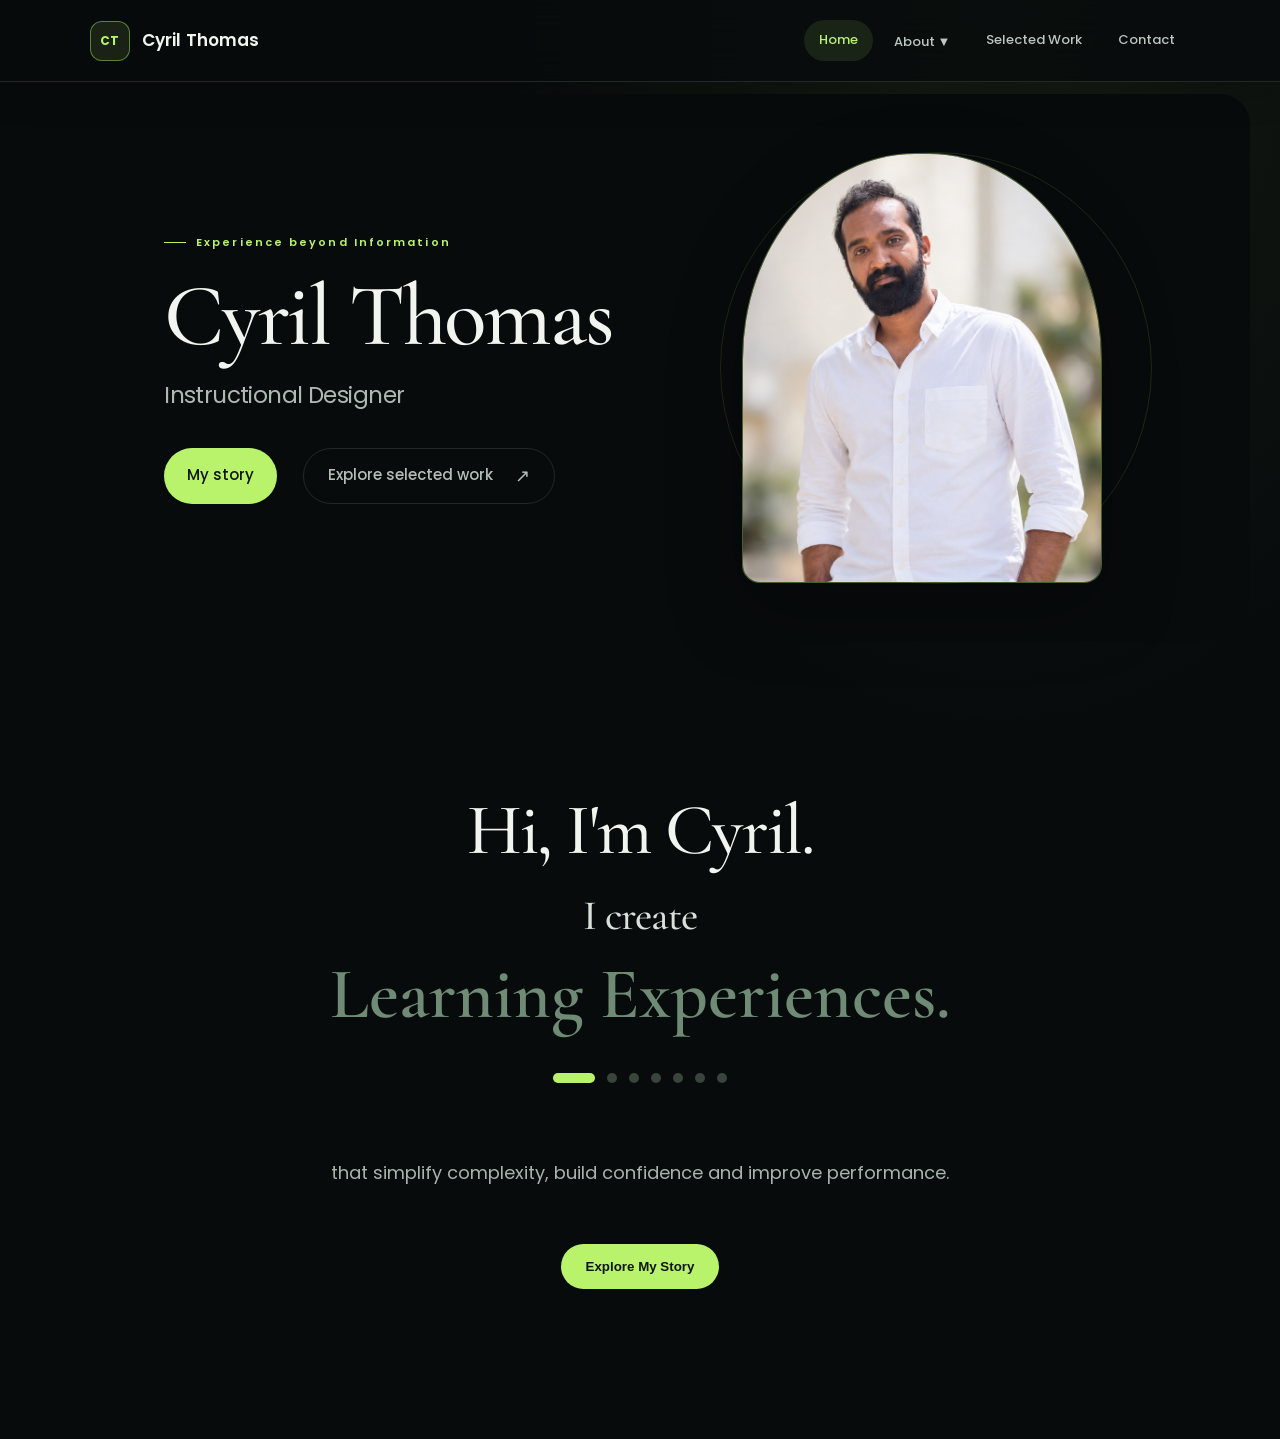
==== commit 51e60077: "Update index.html" ====
--- a/index.html
+++ b/index.html
@@ -158,6 +158,7 @@
     <span></span>
     <span></span>
     <span></span>
+    <span></span>
 
 </div>
 <p class="hero-tagline">
--- a/css/site-theme.css
+++ b/css/site-theme.css
@@ -963,25 +963,41 @@
     background: #080b0c;
 }
 
-.project-video-list video {
+.project-video-list iframe {
     display: block;
     width: 100%;
-    max-height: 300px;
+    height: min(56.25vw, 300px);
+    min-height: 180px;
+    border: 0;
     background: #000;
 }
 
-.project-video-error {
-    margin: 0;
+.project-video-load {
+    display: grid;
+    width: 100%;
+    height: min(56.25vw, 300px);
+    min-height: 180px;
+    place-items: center;
+    border: 0;
+    background: radial-gradient(ellipse at center, #26322d, #080b0c 72%);
+    color: var(--primary);
+    cursor: pointer;
+    font-size: 42px;
+}
+
+.project-video-load:hover,
+.project-video-load:focus-visible {
+    background: radial-gradient(ellipse at center, #35463d, #080b0c 72%);
+}
+
+.project-video-link {
+    display: inline-block;
     padding: 10px 12px;
     color: var(--muted);
     font-size: 12px;
 }
 
-.project-video-error[hidden] {
-    display: none;
-}
-
-.project-video-error a {
+.project-video-link:hover {
     color: var(--primary);
 }
 
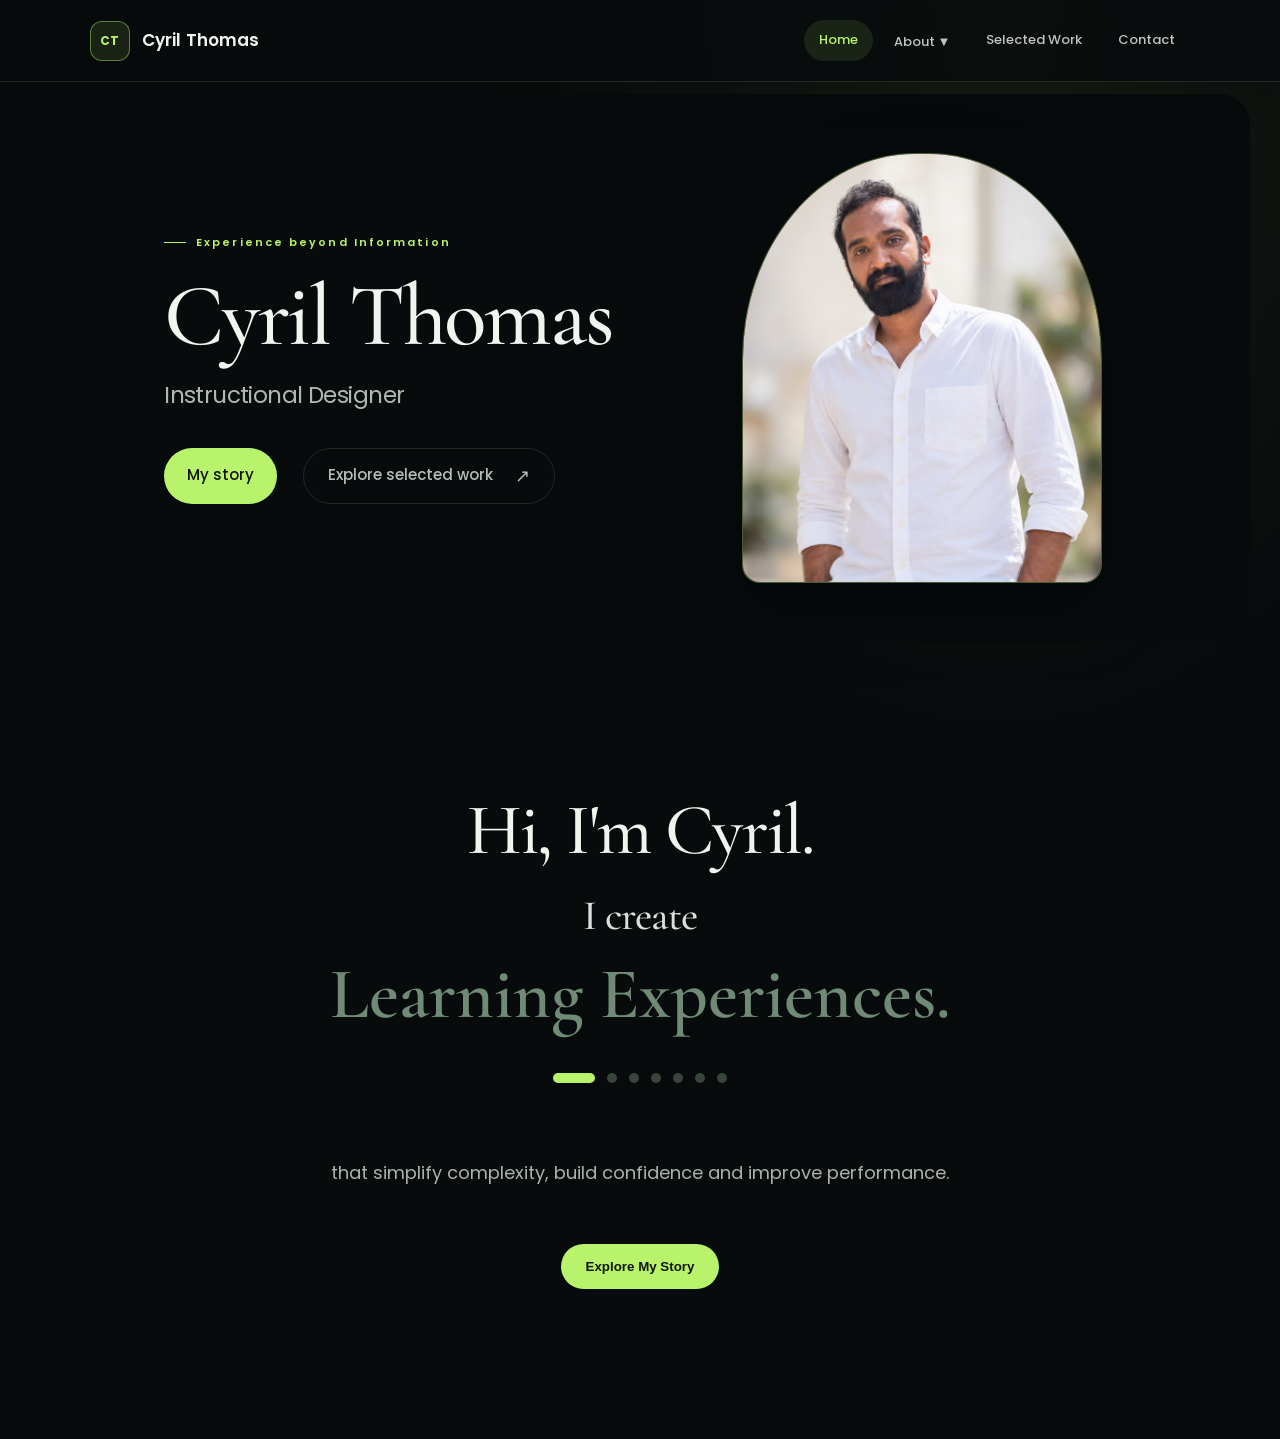
==== commit 20f528cc: "Update index.html" ====
--- a/index.html
+++ b/index.html
@@ -17,7 +17,7 @@
 
     <link rel="stylesheet" href="css/style.css">
     <link rel="stylesheet" href="css/site-theme.css">
-
+    <link rel="stylesheet" href="css/mobile.css" media="(max-width: 768px)">
 </head>
 
 <body>
--- a/css/style.css
+++ b/css/style.css
@@ -437,12 +437,10 @@
 
 }
 
-.story-container h2{
-
-    font-size:52px;
-
-    margin-bottom:45px;
-
+.story-container h2 {
+    font-size: 52px;
+    margin-bottom: 45px;
+    text-align: center;
 }
 
 .story-container p{
@@ -574,17 +572,17 @@
 
 }
 
-.timeline-content h3{
-
-    font-size:30px;
-
-    margin-bottom:15px;
-
-}
-
-.timeline-content p{
-
-    margin:0;
+.timeline-content h3 {
+    font-size: 30px;
+    margin-bottom: 15px;
+}
+
+.timeline-content .mphil-heading {
+    margin-top: 40px;
+}
+
+.timeline-content p {
+    margin: 0;
 
     line-height:1.8;
 
@@ -1716,4 +1714,4 @@
 
     background:#6F8A75;
 
-}+}
--- a/css/site-theme.css
+++ b/css/site-theme.css
@@ -160,19 +160,6 @@
     padding: clamp(38px, 5vh, 60px) clamp(36px, 7vw, 90px);
 }
 
-.profile-banner::after {
-    position: absolute;
-    z-index: -1;
-    top: 50%;
-    right: 8%;
-    width: clamp(300px, 34vw, 430px);
-    aspect-ratio: 1;
-    border: 1px solid rgba(184, 243, 107, .12);
-    border-radius: 50%;
-    content: "";
-    transform: translateY(-50%);
-}
-
 .profile-intro {
     position: relative;
     z-index: 1;
@@ -603,6 +590,87 @@
 .panel-content h2,
 .panel-content h3 {
     color: var(--heading);
+}
+
+.project-details {
+    display: grid;
+    gap: 24px;
+    margin: 0 0 28px;
+    padding: 0;
+}
+
+.project-details[hidden] {
+    display: none;
+}
+
+.project-detail-subtitle {
+    margin: -10px 0 0;
+    color: var(--primary);
+    font-size: 12px;
+    font-weight: 500;
+}
+
+.project-detail-facts {
+    display: grid;
+    grid-template-columns: repeat(2, minmax(0, 1fr));
+    gap: 0 20px;
+    margin: 0;
+    border-block: 1px solid var(--border);
+}
+
+.project-detail-fact {
+    padding: 14px 0;
+    border-bottom: 1px solid var(--border);
+}
+
+.project-detail-fact:nth-child(3) {
+    grid-column: 1 / -1;
+    border-bottom: 0;
+}
+
+.project-detail-fact dt {
+    margin-bottom: 4px;
+    color: var(--primary);
+    font-size: 11px;
+    font-weight: 600;
+    text-transform: uppercase;
+}
+
+.project-detail-fact dd {
+    margin: 0;
+    color: var(--heading);
+    font-size: 13px;
+    line-height: 1.5;
+}
+
+.project-detail-section {
+    display: grid;
+    gap: 10px;
+    padding: 0;
+}
+
+.project-detail-section h3 {
+    margin: 0;
+    font-size: 25px;
+    line-height: 1.1;
+}
+
+.project-detail-section p,
+.project-detail-section li {
+    color: var(--text);
+    font-size: 14px;
+    line-height: 1.75;
+}
+
+.project-detail-section p {
+    margin: 0;
+}
+
+.project-detail-section ul {
+    display: grid;
+    gap: 9px;
+    margin: 0;
+    padding-left: 20px;
 }
 
 .close-panel {
@@ -990,21 +1058,18 @@
     background: radial-gradient(ellipse at center, #35463d, #080b0c 72%);
 }
 
-.project-video-link {
-    display: inline-block;
-    padding: 10px 12px;
-    color: var(--muted);
-    font-size: 12px;
-}
-
-.project-video-link:hover {
-    color: var(--primary);
-}
-
 .project-video-list figcaption {
     padding: 10px 12px;
     color: var(--muted);
     font-size: 12px;
+}
+
+.project-video-description {
+    margin: 0;
+    padding: 0 12px 12px;
+    color: var(--text);
+    font-size: 13px;
+    line-height: 1.65;
 }
 
 .video-portal-proof {
@@ -1061,6 +1126,11 @@
     text-align: center;
 }
 
+.design-gallery figure.has-description {
+    grid-column: 1 / -1;
+    text-align: left;
+}
+
 .gallery-image-button {
     display: grid;
     width: 100%;
@@ -1090,6 +1160,34 @@
     color: var(--muted);
     font-size: 11px;
     line-height: 1.4;
+}
+
+.gallery-description {
+    display: grid;
+    gap: 18px;
+    padding: 18px;
+    text-align: left;
+}
+
+.gallery-description .project-detail-subtitle {
+    margin: 0;
+}
+
+.gallery-description .project-detail-facts {
+    gap: 0 16px;
+}
+
+.gallery-description .project-detail-fact {
+    padding: 10px 0;
+}
+
+.gallery-description .project-detail-section h3 {
+    font-size: 22px;
+}
+
+.gallery-description .project-detail-section p,
+.gallery-description .project-detail-section li {
+    font-size: 13px;
 }
 
 .gallery-pdf-link {
@@ -1303,6 +1401,32 @@
         font-size: 12px;
     }
 
+    .work-hero {
+        padding: 74px 22px 60px;
+    }
+
+    .work-hero h1 {
+        font-size: clamp(38px, 8vw, 54px);
+        line-height: 1.05;
+    }
+
+    .hero-description {
+        max-width: 36rem;
+        margin-inline: auto;
+        font-size: 15px;
+        line-height: 1.7;
+    }
+
+    .projects-section {
+        padding: 64px 18px 80px;
+    }
+
+    .projects-section .project-grid {
+        grid-template-columns: minmax(0, 1fr);
+        gap: 18px !important;
+        margin-top: 36px;
+    }
+
     .profile-banner {
         margin: 24px 18px 0;
         min-height: 0;
@@ -1327,13 +1451,6 @@
         margin-top: 24px;
     }
 
-    .profile-banner::after {
-        top: 35%;
-        right: 50%;
-        width: min(75vw, 340px);
-        transform: translate(50%, -50%);
-    }
-
     .profile-photo {
         padding: 8px;
     }
@@ -1358,11 +1475,15 @@
     .project-card h3 {
         padding-right: 22px;
         padding-left: 22px;
+        font-size: clamp(26px, 6vw, 32px);
+        line-height: 1.1;
     }
 
     .project-card p {
         padding-right: 22px;
         padding-left: 22px;
+        font-size: 15px;
+        line-height: 1.7;
     }
 
     .project-card .skill-tags {
@@ -1372,6 +1493,48 @@
 
     .project-card a {
         padding-left: 22px;
+    }
+
+    .project-panel {
+        width: 100vw;
+        max-width: 100vw;
+        height: 100vh;
+        height: 100dvh;
+    }
+
+    .project-panel.has-panel-media .panel-content {
+        padding: 56px 20px 28px;
+    }
+
+    .project-panel .panel-content h2 {
+        margin: 8px 0 16px;
+        font-size: clamp(32px, 8vw, 42px);
+        line-height: 1.05;
+    }
+
+    .project-detail-section h3 {
+        font-size: 22px;
+    }
+
+    .project-panel .project-links {
+        gap: 10px;
+        margin: 14px 0 24px;
+    }
+
+    .project-panel #panel-visual {
+        height: clamp(180px, 54vw, 240px);
+        min-height: 180px;
+    }
+
+    .project-video-list iframe,
+    .project-video-load {
+        height: auto;
+        min-height: 0;
+        aspect-ratio: 16 / 9;
+    }
+
+    .gallery-pdf-link {
+        min-height: 48px;
     }
 
     .design-gallery img {
@@ -1407,6 +1570,27 @@
     .static-text,
     .text-wrapper {
         font-size: 25px;
+    }
+
+    .project-panel.has-panel-media .panel-content {
+        padding-right: 16px;
+        padding-left: 16px;
+    }
+
+    .project-detail-facts {
+        grid-template-columns: minmax(0, 1fr);
+    }
+
+    .project-detail-fact:nth-child(3) {
+        grid-column: auto;
+    }
+
+    .design-gallery {
+        grid-template-columns: minmax(0, 1fr);
+    }
+
+    .design-gallery img {
+        height: min(65vw, 300px);
     }
 }
 
--- a/css/mobile.css
+++ b/css/mobile.css
@@ -0,0 +1,167 @@
+@media (max-width: 768px) {
+    html { scroll-padding-top: 132px; }
+    body { font-size: 14px; }
+    h1, h2, h3 { letter-spacing: 0; overflow-wrap: break-word; }
+    p { font-size: 14px; line-height: 1.8; }
+    section { padding: 40px 22px; }
+    a, button { touch-action: manipulation; }
+
+    .navbar {
+        min-height: 0;
+        padding: 12px 18px 8px;
+        gap: 10px;
+        border-bottom: 1px solid var(--border);
+    }
+    .logo { font-size: 15px; gap: 8px; }
+    .logo::before { width: 28px; height: 28px; border-radius: 6px; font-size: 10px; }
+    .nav-links { display: grid; grid-template-columns: repeat(5, minmax(0, 1fr)); width: 100%; gap: 0; }
+    .nav-links .dropdown, .nav-links .dropdown-content { display: contents; }
+    .nav-links .dropbtn { display: none; }
+    .nav-links a, .dropdown-content a {
+        display: flex;
+        min-height: 44px;
+        align-items: center;
+        justify-content: center;
+        padding: 6px 3px;
+        border-radius: 4px;
+        font-size: 10px;
+        white-space: normal;
+        text-align: center;
+    }
+
+    .profile-banner {
+        display: grid;
+        grid-template-columns: minmax(0, 1fr) 128px;
+        gap: 16px;
+        margin: 0;
+        padding: 32px 22px;
+        min-height: 0;
+        border-radius: 0;
+        text-align: left;
+        background: radial-gradient(ellipse at top right, rgba(184, 243, 107, .08), transparent 70%);
+    }
+    .profile-banner::after { display: none; }
+    .profile-intro { display: contents; }
+    .profile-kicker { grid-column: 1 / -1; justify-content: flex-start; font-size: 9px; letter-spacing: 1px; margin: 0 0 4px; }
+    .profile-intro h1 { grid-column: 1; margin: 0; font-size: 48px; line-height: 1; }
+    .profile-intro h2 { grid-column: 1; font-size: 16px; line-height: 1.6; margin: 0; text-align: left; }
+    .profile-photo { grid-column: 2; grid-row: 2 / 4; padding: 0; margin: 0; width: auto; }
+    .profile-photo img { display: block; width: 128px; height: 166px; object-fit: cover; border-radius: 64px 64px 4px 4px; box-shadow: none; }
+    .profile-actions { grid-column: 1 / -1; display: flex; flex-wrap: wrap; gap: 10px; justify-content: flex-start; margin: 8px 0 0; }
+    .profile-actions a { min-height: 48px; padding: 10px 14px; border-radius: 4px; font-size: 12px; gap: 10px; }
+    .hero { padding: 32px 22px 40px; border-top: 1px solid var(--border); }
+    .hero h1 { font-size: 38px; margin-bottom: 20px; }
+    .hero-title { display: flex; flex-direction: column; align-items: center; gap: 12px; }
+    .static-text { font-size: 25px; }
+    .text-wrapper { display: flex; width: 100%; height: 86px; min-height: 86px; overflow: hidden; }
+    #changing-text { max-width: 100%; font-size: 30px; line-height: 1.15; white-space: normal; overflow-wrap: normal; }
+    .hero-indicator { gap: 12px; margin: 8px 0; }
+    .hero-indicator span { flex-shrink: 0; }
+    .hero .hero-tagline { font-size: 14px; margin: 10px 0 16px; }
+    .hero button { min-height: 48px; border-radius: 4px; font-size: 13px; }
+
+    .story-hero { padding: 34px 22px; gap: 26px; text-align: left; }
+    .story-text, .story-image { width: 100%; min-width: 0; }
+    .story-label, .section-heading > p { font-size: 10px; letter-spacing: 1.5px; margin-bottom: 14px; }
+    .story-text h1 { font-size: 42px; line-height: 1.05; margin-bottom: 18px; }
+    .story-text h2 { font-size: 16px; line-height: 1.8; }
+    .story-image img { width: 100%; height: 240px; object-fit: cover; border: 1px solid var(--border); border-radius: 4px; box-shadow: none; object-position: center 65%; }
+    .story-section { padding: 36px 22px; }
+    .story-container { width: 100%; max-width: 100%; }
+    .story-container > h2 { font-size: 34px; margin-bottom: 26px; text-align: left; }
+    .story-container p { font-size: 14px; line-height: 1.85; margin-bottom: 20px; }
+    .timeline-section { padding: 28px 0 12px; }
+    .section-heading { text-align: left; margin-bottom: 26px; }
+    .section-heading h2, .story-container .section-heading h2 { font-size: 32px; margin: 8px 0 22px; }
+    .timeline::before { left: 6px; }
+    .timeline-item { padding-left: 28px; margin-bottom: 28px; }
+    .timeline-dot { left: 0; top: 6px; width: 14px; height: 14px; border-width: 3px; }
+    .timeline-content { padding: 0 0 22px; border: 0; border-bottom: 1px solid var(--border); border-radius: 0; background: transparent; box-shadow: none; }
+    .timeline-content h3 { font-size: 27px; margin-bottom: 12px; }
+    .timeline-content p { margin: 0; }
+    .timeline-content .mphil-heading { margin-top: 28px; }
+    .timeline-content:hover, .beyond-card:hover, .project-card:hover { transform: none; box-shadow: none; }
+    .beyond-section { padding: 36px 22px; }
+    .beyond-grid { display: grid; grid-template-columns: minmax(0, 1fr); gap: 24px; }
+    .beyond-card { padding: 20px 0; border: 0; border-top: 1px solid var(--border); border-radius: 0; background: transparent; box-shadow: none; text-align: left; }
+    .beyond-card h3 { font-size: 28px; }
+    .beyond-card p { font-size: 14px; }
+    .beyond-card .icon { margin: 0 0 14px; font-size: 26px; }
+
+    .work-hero { padding: 34px 22px; text-align: left; }
+    .work-hero h1 { font-size: 42px; line-height: 1.05; margin: 12px 0 18px; }
+    .hero-description { font-size: 14px; line-height: 1.8; }
+    .projects-section { padding: 34px 22px; }
+    .projects-section .project-grid { grid-template-columns: minmax(0, 1fr); gap: 30px !important; margin-top: 26px; }
+    .project-card { min-width: 0; border: 0; border-bottom: 1px solid var(--border); border-radius: 0; background: transparent; box-shadow: none; }
+    .project-card .project-art { height: 190px; min-height: 190px; border-radius: 4px; }
+    .art-storyline .art-title { left: 18px; max-width: 44%; font-size: 26px; }
+    .art-storyline .art-choice { width: 40%; margin-right: 14px; }
+    .project-card h3 { padding: 12px 0; font-size: 30px; line-height: 1.1; }
+    .project-card p { padding: 0; font-size: 14px; line-height: 1.8; }
+    .project-card .project-type { padding: 18px 0 0 !important; }
+    .project-card .skill-tags { padding: 18px 0; display: flex; gap: 6px; flex-wrap: wrap; }
+    .project-card .skill-tags span { font-size: 10px; white-space: normal; }
+    .project-card a, .project-card a:hover { display: inline-flex; min-height: 48px; align-items: center; padding: 8px 0 20px; font-size: 13px; }
+
+    .project-panel { width: 100%; max-width: 100%; height: 100dvh; border-left: 0; overscroll-behavior: contain; }
+    .project-panel .panel-content, .project-panel.has-panel-media .panel-content { padding: 70px 22px 32px; min-width: 0; }
+    .project-panel .close-panel, .project-panel.has-panel-media .close-panel { position: absolute; display: grid; place-items: center; top: 12px; right: 18px; width: 44px; height: 44px; float: none; border: 1px solid var(--border); border-radius: 50%; font-size: 30px; line-height: 1; }
+    .project-panel .panel-content h2 { margin: 8px 0 24px; font-size: 36px; line-height: 1.08; }
+    .project-panel .story-label { margin: 0; }
+    .project-details { gap: 22px; }
+    .project-detail-facts { grid-template-columns: minmax(0, 1fr); }
+    .project-detail-fact:nth-child(3) { grid-column: auto; }
+    .project-detail-section h3, .gallery-description .project-detail-section h3 { font-size: 26px; }
+    .project-detail-section p, .project-detail-section li, .gallery-description .project-detail-section p, .gallery-description .project-detail-section li { font-size: 14px; line-height: 1.8; }
+    .project-detail-section, .project-video-list, .design-gallery { padding: 0; min-width: 0; }
+    .project-video-list { gap: 24px; }
+    .project-video-list figure { border-radius: 4px; }
+    .project-video-list iframe, .project-video-load { width: 100%; height: auto; min-height: 0; aspect-ratio: 16 / 9; }
+    .project-video-list figcaption { color: var(--heading); font-size: 14px; line-height: 1.6; }
+    .project-video-description { font-size: 14px; line-height: 1.8; }
+    .project-links { display: grid; }
+    .launch-button { min-height: 48px; border-radius: 4px; font-size: 13px; }
+    .design-gallery { grid-template-columns: minmax(0, 1fr); gap: 24px; }
+    .design-gallery figure { border-radius: 4px; }
+    .design-gallery img { height: 260px; margin-bottom: 0; border-radius: 0; }
+    .gallery-image-button { flex: none; }
+    .gallery-description { padding: 16px; }
+    .gallery-pdf-link { border-radius: 4px; min-height: 48px; }
+    .design-lightbox { width: 100%; height: 100dvh; max-height: 100dvh; margin: 0; padding: 64px 16px 20px; border-radius: 0; }
+    .design-lightbox img { max-height: calc(100dvh - 130px); }
+    .lightbox-close { width: 44px; height: 44px; }
+
+    .contact-page { overflow: visible; }
+    .contact-page::before, .contact-page::after { display: none; }
+    .contact-hero { padding: 34px 22px; text-align: left; }
+    .contact-hero h1 { font-size: 42px; line-height: 1.08; margin: 12px 0 20px; }
+    .contact-hero .hero-description { font-size: 14px; }
+    .contact-grid { display: grid; grid-template-columns: minmax(0, 1fr) !important; gap: 0; padding: 0 22px 30px; margin: 0; }
+    .contact-card, .contact-card.featured-card { min-width: 0; padding: 28px 0; border: 0; border-top: 1px solid var(--border); border-radius: 0; background: transparent; text-align: left; box-shadow: none; transform: none; }
+    .contact-card:hover, .featured-card:hover { transform: none; box-shadow: none; }
+    .contact-card::before, .contact-card::after { display: none; }
+    .card-icon { width: 44px; height: 44px; margin: 0 0 16px; font-size: 20px; border-radius: 6px; }
+    .contact-card h3 { font-size: 30px; margin-bottom: 14px; }
+    .contact-card p { font-size: 14px; margin-bottom: 18px; line-height: 1.8; }
+    .contact-card a { min-height: 48px; padding: 12px 18px; border-radius: 4px; font-size: 13px; }
+    .contact-card .contact-details a { display: flex; align-items: center; min-height: 44px; font-size: 13px; }
+    .next-page { padding: 36px 22px; text-align: left; }
+    .next-page h2 { font-size: 34px; }
+    .next-page p { margin: 18px 0 24px; font-size: 14px; }
+    .next-button { border-radius: 4px; font-size: 12px; min-height: 48px; }
+    .contact-footer, footer { padding: 28px 22px; }
+    footer p { font-size: 12px; }
+}
+
+@media (max-width: 350px) {
+    .profile-banner { grid-template-columns: minmax(0, 1fr) 108px; gap: 12px; }
+    .profile-intro h1 { font-size: 42px; }
+    .profile-photo img { width: 108px; height: 148px; }
+    .profile-intro h2 { font-size: 14px; }
+    .profile-actions a { padding: 10px; font-size: 11px; }
+    .navbar { padding-inline: 12px; }
+    .nav-links a { font-size: 9px; }
+    #changing-text { font-size: 27px; }
+    .project-panel .panel-content h2 { font-size: 32px; }
+}
